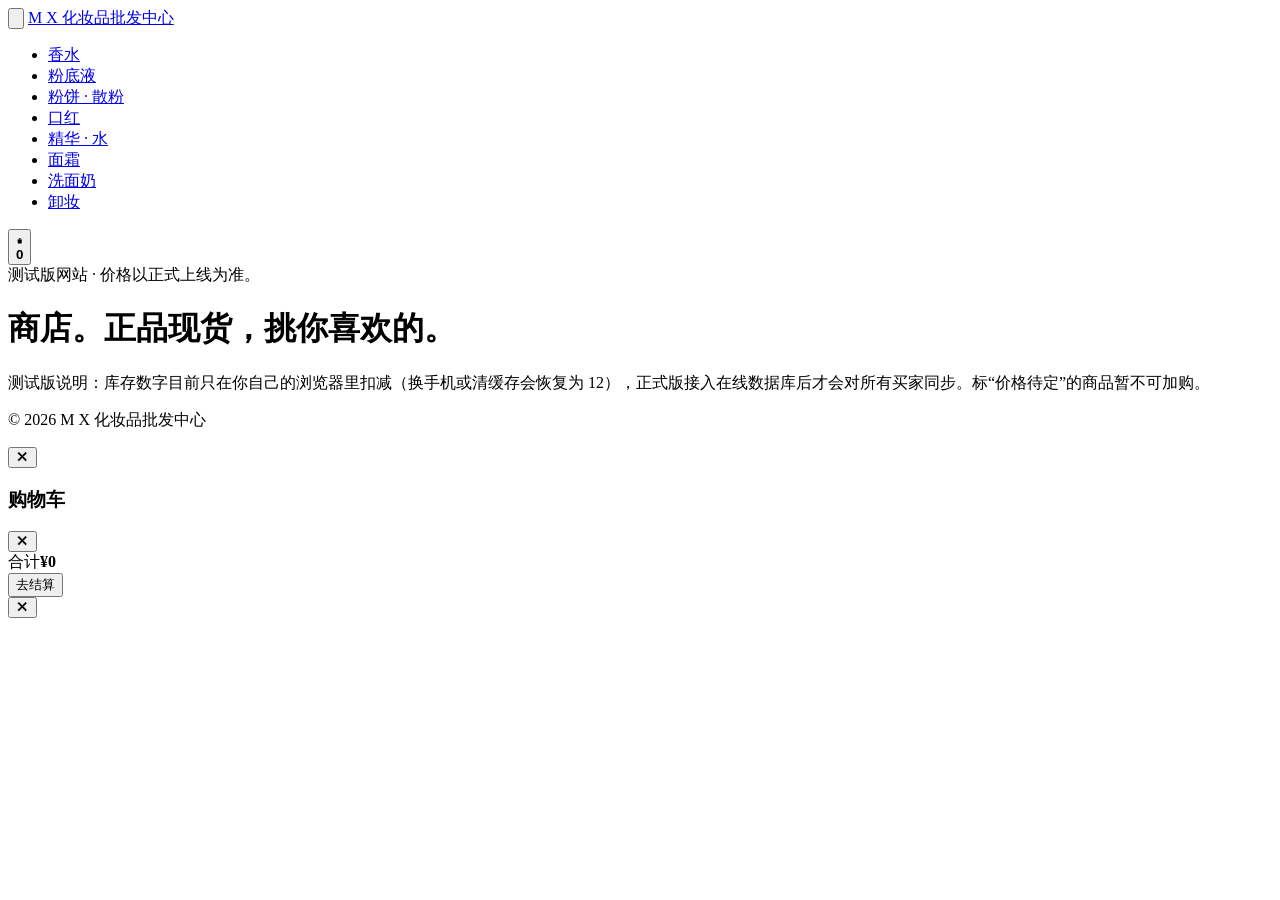
==== shop.html @ 1a48afc6 "Update shop.html" ====
<!doctype html>
<html lang="zh-CN">
<head>
<meta charset="utf-8">
<meta name="viewport" content="width=device-width, initial-scale=1">
<title>商店 · M X 化妆品批发中心</title>
<meta name="description" content="M X 化妆品批发中心 · 按分类选购香水、粉底液、粉饼散粉、口红、精华、面霜、卸妆、洗面奶">
<link rel="stylesheet" href="style.css">
<link rel="icon" href="data:image/svg+xml,%3Csvg xmlns='http://www.w3.org/2000/svg' viewBox='0 0 64 64'%3E%3Crect width='64' height='64' rx='14' fill='%231d1d1f'/%3E%3Ctext x='32' y='42' font-size='26' font-weight='700' text-anchor='middle' fill='%23fff' font-family='Arial'%3EMX%3C/text%3E%3C/svg%3E">
</head>
<body class="store">

<header class="gnav">
  <nav class="gnav-in">
    <button class="ico menu" id="menuBtn" aria-label="分类菜单"><svg viewBox="0 0 24 24"><path d="M4 8h16M4 16h16"/></svg></button>
    <a class="logo" href="index.html">M X <span>化妆品批发中心</span></a>
    <ul class="links" id="catLinks"></ul>
    <button class="ico bag" id="bagBtn" aria-label="购物车"><svg viewBox="0 0 24 24"><path d="M5 8h14l-1 13H6z"/><path d="M9 8V6a3 3 0 0 1 6 0v2"/></svg><b id="bagN">0</b></button>
  </nav>
</header>
<div class="ribbon light">测试版网站 · 价格以正式上线为准。</div>

<main class="st">
  <div class="st-head">
    <h1>商店。<span>正品现货，挑你喜欢的。</span></h1>
  </div>
  <div class="cats rail-x" id="cats"></div>

  <!-- 分类页：标题 + 品牌筛选 + 商品格子 -->
  <section class="cat-page" id="catPage" hidden>
    <div class="cp-head">
      <h2 id="cpTitle"></h2>
      <p id="cpLead"></p>
    </div>
    <div class="chips" id="chips"></div>
    <div class="grid" id="grid"></div>
  </section>

  <!-- 全部：每个分类一条横向货架 -->
  <section id="allPage"></section>
</main>

<footer class="foot">
  <div class="foot-in">
    <p>测试版说明：库存数字目前只在你自己的浏览器里扣减（换手机或清缓存会恢复为 12），正式版接入在线数据库后才会对所有买家同步。标“价格待定”的商品暂不可加购。</p>
    <p class="copy">© 2026 M X 化妆品批发中心</p>
  </div>
</footer>

<!-- 商品详情弹窗 -->
<div class="sheet-bg" id="sheetBg"></div>
<div class="sheet" id="sheet" role="dialog" aria-modal="true" aria-label="商品详情">
  <button class="sheet-x" id="sheetX" aria-label="关闭">✕</button>
  <div class="buy in-sheet" id="sheetBuy"></div>
</div>

<div class="scrim" id="scrim"></div>
<aside class="drawer" id="drawer" aria-label="购物车">
  <div class="dh"><h3>购物车</h3><button id="closeCart" aria-label="关闭">✕</button></div>
  <div id="cartList"></div>
  <div class="df"><div class="sum"><span>合计</span><b id="sum">¥0</b></div><button class="btn wide" id="checkout">去结算</button></div>
</aside>
<div class="toast" id="toast"></div>

<script src="products.js"></script>
<script src="common.js"></script>
<script src="pay.js"></script>
<script src="shop.js"></script>
</body>
</html>
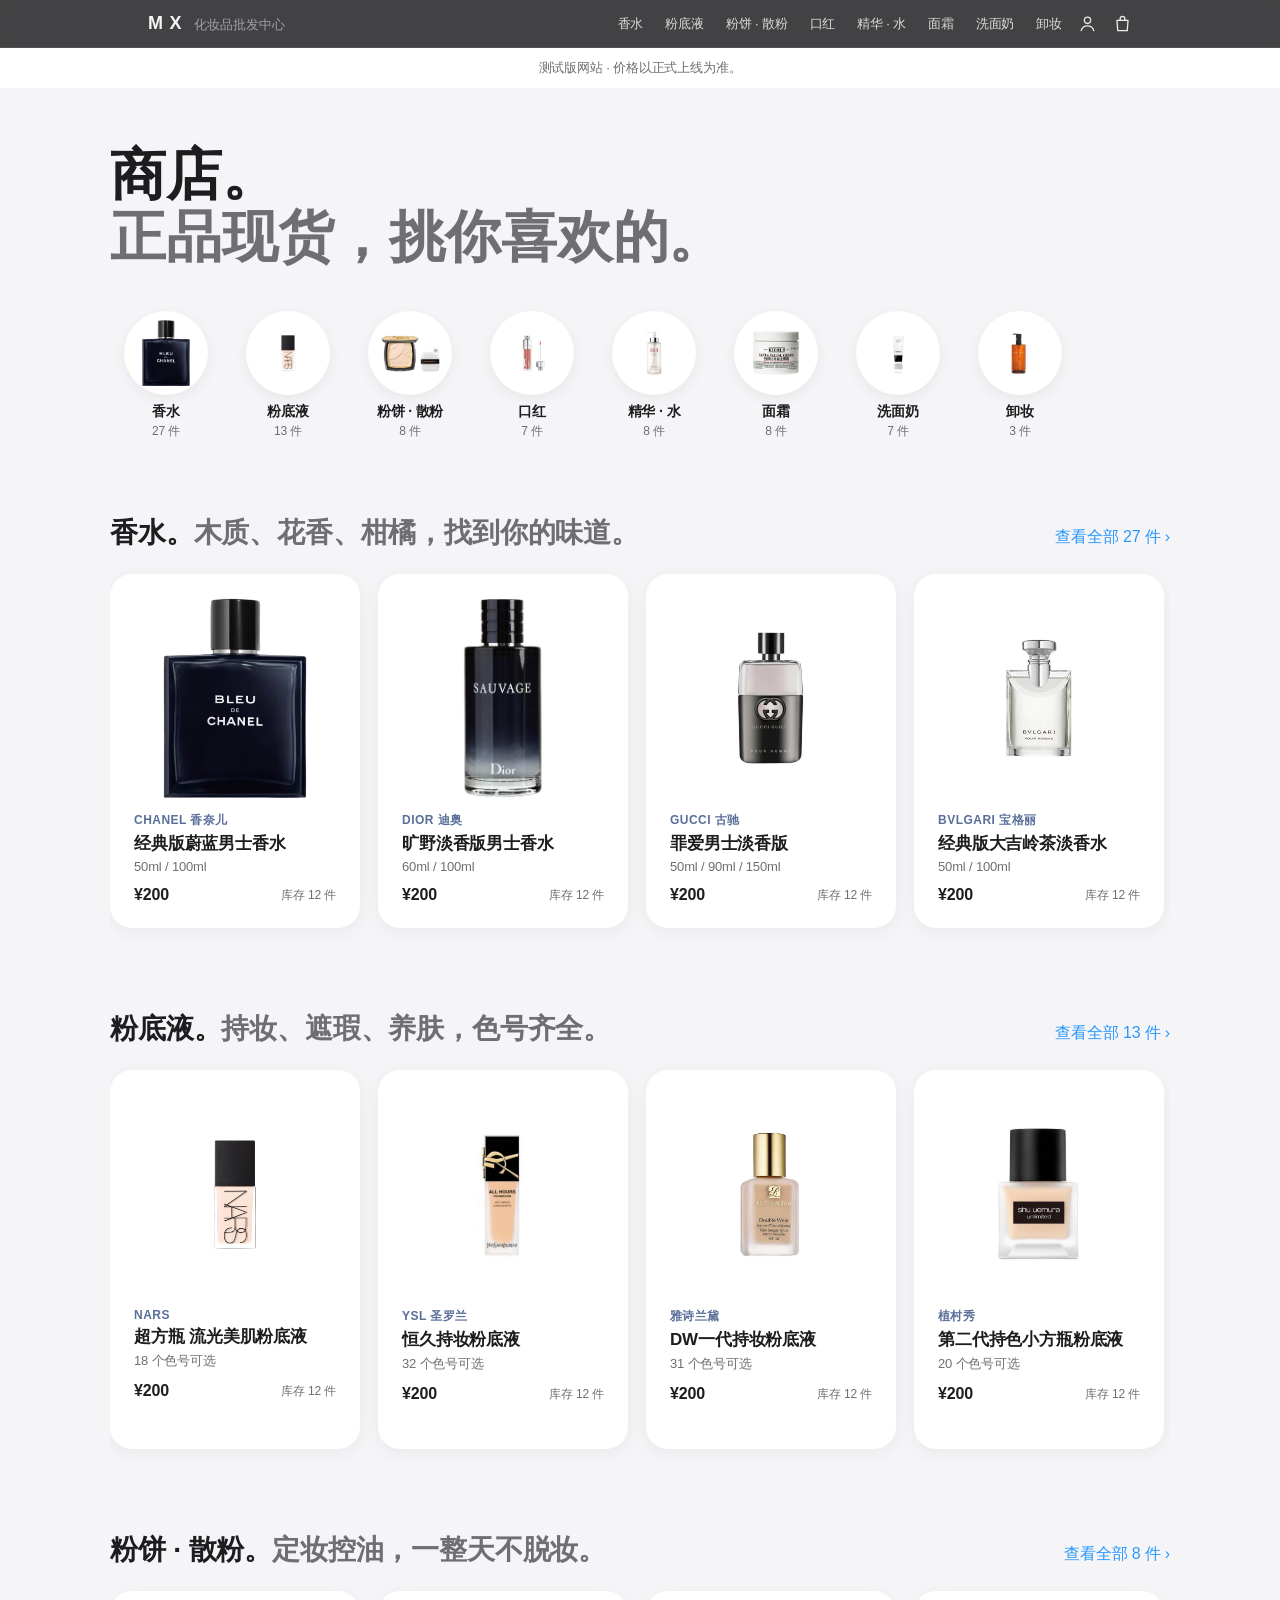
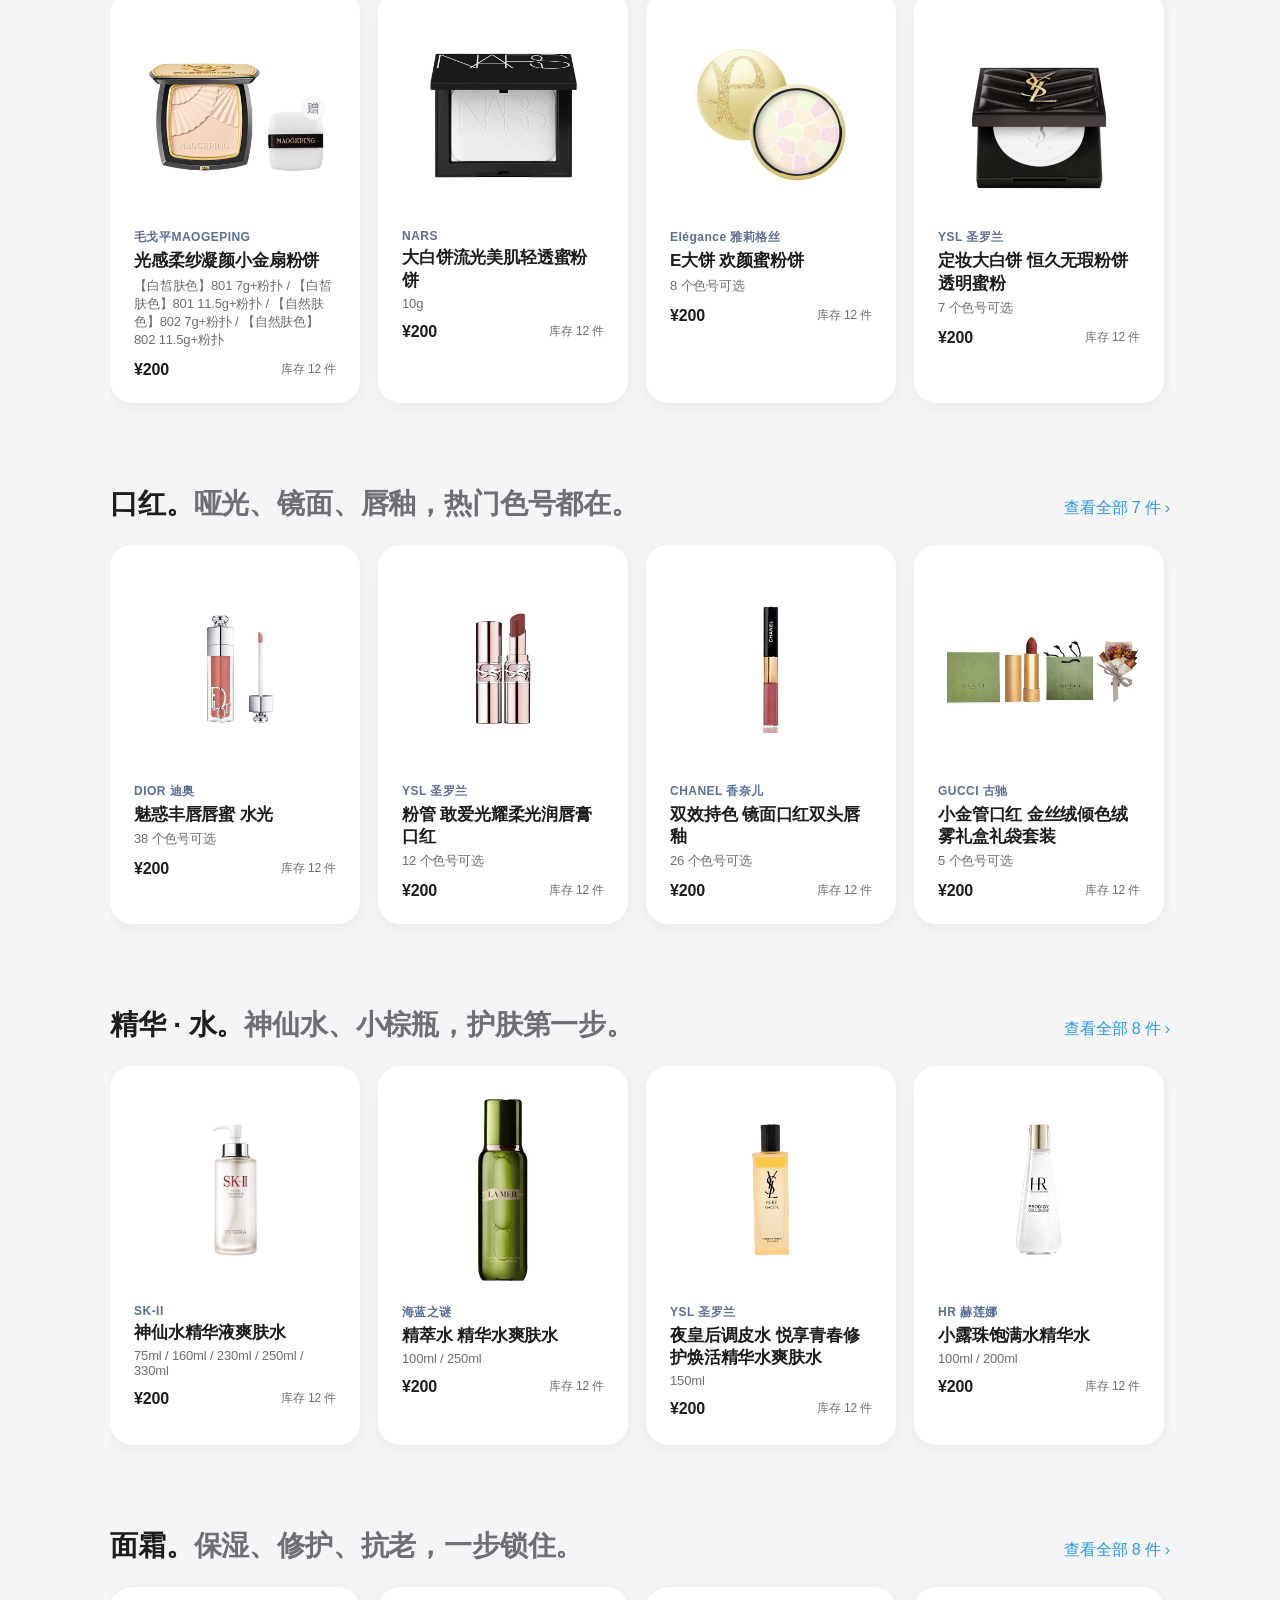
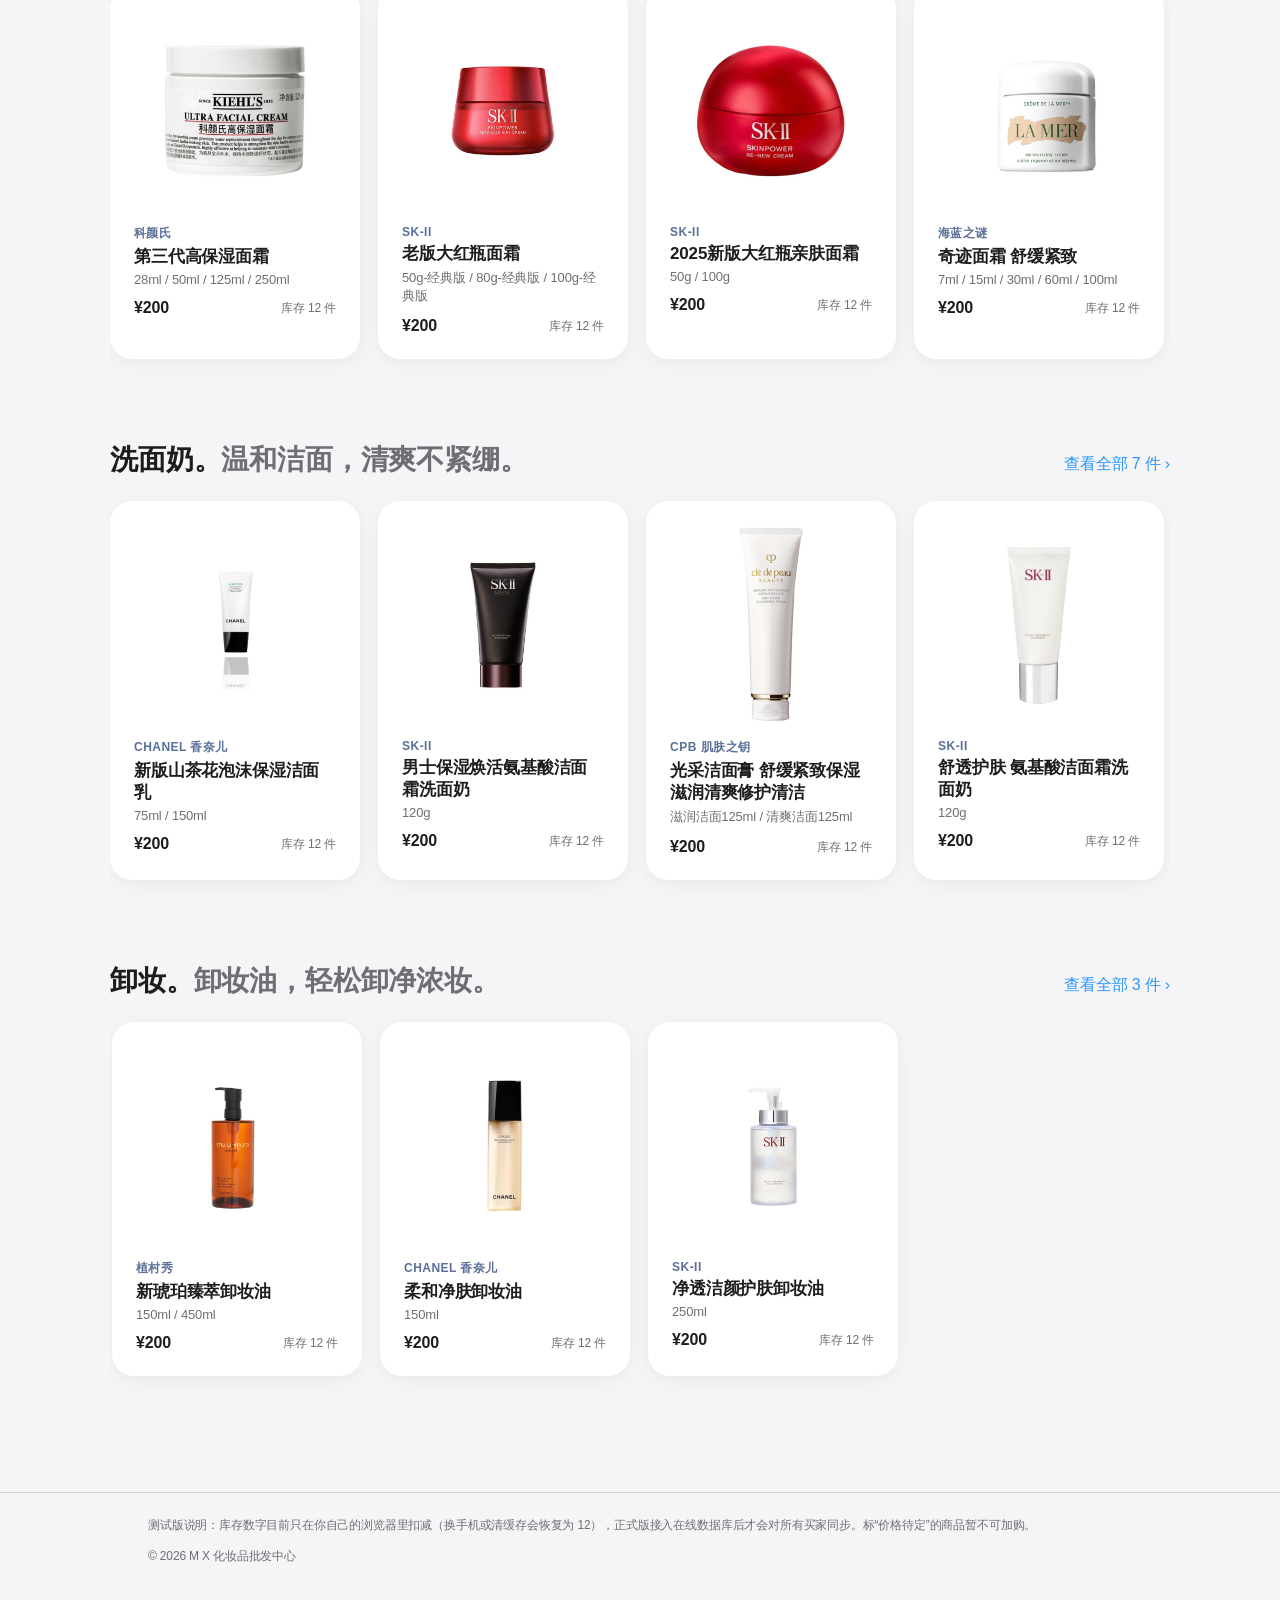
==== commit 948ed886: "Update shop.html" ====
--- a/shop.html
+++ b/shop.html
@@ -15,6 +15,7 @@
     <button class="ico menu" id="menuBtn" aria-label="分类菜单"><svg viewBox="0 0 24 24"><path d="M4 8h16M4 16h16"/></svg></button>
     <a class="logo" href="index.html">M X <span>化妆品批发中心</span></a>
     <ul class="links" id="catLinks"></ul>
+    <a class="ico me" href="orders.html" aria-label="我的订单" title="我的订单"><svg viewBox="0 0 24 24"><circle cx="12" cy="8" r="4"/><path d="M4 21c1.2-4 4.4-6 8-6s6.8 2 8 6"/></svg></a>
     <button class="ico bag" id="bagBtn" aria-label="购物车"><svg viewBox="0 0 24 24"><path d="M5 8h14l-1 13H6z"/><path d="M9 8V6a3 3 0 0 1 6 0v2"/></svg><b id="bagN">0</b></button>
   </nav>
 </header>
--- a/style.css
+++ b/style.css
@@ -0,0 +1,305 @@
+:root{--ink:#1d1d1f;--mute:#6e6e73;--soft:#f5f5f7;--blue:#0071e3;--link:#2997ff;--navy:#1b2a4a;--ice:#a9c1e8;
+  --font:-apple-system,BlinkMacSystemFont,"SF Pro Display","PingFang SC","Hiragino Sans GB","Microsoft YaHei","Helvetica Neue",Arial,sans-serif}
+*{box-sizing:border-box;margin:0;padding:0}
+html{-webkit-text-size-adjust:100%;scroll-behavior:smooth}
+body{font-family:var(--font);color:#f5f5f7;background:#000;-webkit-font-smoothing:antialiased;overflow-x:hidden;letter-spacing:-.01em}
+a{color:inherit;text-decoration:none}
+button{font:inherit;border:0;background:none;cursor:pointer;color:inherit}
+
+/* 导航 */
+.gnav{position:sticky;top:0;z-index:50;height:48px;background:rgba(22,22,23,.8);backdrop-filter:saturate(180%) blur(20px);-webkit-backdrop-filter:saturate(180%) blur(20px);border-bottom:1px solid rgba(255,255,255,.08)}
+.gnav-in{max-width:1024px;height:100%;margin:0 auto;padding:0 20px;display:flex;align-items:center;gap:16px}
+.logo{font-weight:700;font-size:18px;letter-spacing:.04em;white-space:nowrap}
+.logo span{font-weight:500;font-size:13px;letter-spacing:0;color:#a1a1a6;margin-left:6px}
+.links{flex:1;display:flex;justify-content:flex-end;gap:28px;list-style:none}
+.links a{font-size:13px;color:rgba(255,255,255,.8)}
+.links a:hover{color:#fff}
+.ico svg{width:19px;height:19px;fill:none;stroke:rgba(255,255,255,.9);stroke-width:1.6;stroke-linejoin:round;stroke-linecap:round;display:block}
+.bag{position:relative}
+.bag b{position:absolute;right:-9px;top:-7px;min-width:16px;height:16px;border-radius:8px;background:#fff;color:#000;font-size:10px;line-height:16px;text-align:center;padding:0 4px;transform:scale(0);transition:transform .3s}
+.bag b.show{transform:scale(1)}
+.ribbon{background:#1d1d1f;text-align:center;font-size:13px;padding:11px 16px;color:#a1a1a6}
+
+/* 1. 主视觉 */
+.hero{text-align:center;padding:72px 20px 90px;background:radial-gradient(ellipse at 50% 80%,#0f1a33 0%,#000 60%)}
+.eyebrow{font-size:17px;font-weight:600;color:var(--ice);letter-spacing:.12em}
+.hero h1{font-size:96px;line-height:1;font-weight:700;margin-top:8px;background:linear-gradient(180deg,#fff 30%,#8fa8d6);-webkit-background-clip:text;background-clip:text;color:transparent}
+.hero h2{font-size:28px;font-weight:400;color:#d2d2d7;margin-top:12px}
+.cta{display:flex;gap:28px;justify-content:center;align-items:center;margin-top:26px;font-size:17px}
+.btn{background:var(--blue);color:#fff;border-radius:980px;padding:12px 26px;font-size:17px;transition:background .2s;display:inline-block}
+.btn:hover{background:#0077ed}
+.btn:disabled{background:#d2d2d7;color:#fff;cursor:not-allowed}
+.btn.wide{width:100%}
+.lnk{color:var(--link)}
+.lnk:hover{text-decoration:underline}
+.hero-video{max-width:720px;margin:56px auto 0;border-radius:32px;overflow:hidden;box-shadow:0 40px 120px rgba(40,80,160,.35)}
+.hero-video video{width:100%;display:block;aspect-ratio:1/1;object-fit:cover;background:#000}
+
+/* 2. 滚动逐帧 */
+.film{height:500vh;position:relative;background:#000}
+.sticky{position:sticky;top:48px;height:calc(100vh - 48px);overflow:hidden}
+.seq{position:absolute;inset:0;width:100%;height:100%;display:block}
+.film .shade{position:absolute;inset:0;background:linear-gradient(90deg,rgba(0,0,0,.85) 0%,rgba(0,0,0,.35) 40%,transparent 60%),linear-gradient(0deg,rgba(0,0,0,.7),transparent 35%)}
+.chap{position:absolute;left:7%;bottom:16%;max-width:520px;opacity:0;will-change:opacity,transform;pointer-events:none}
+.chap .k{font-size:17px;font-weight:600;color:var(--ice);letter-spacing:.08em;margin-bottom:10px}
+.chap h3{font-size:56px;line-height:1.08;font-weight:700}
+.chap.end{left:0;right:0;max-width:none;text-align:center;bottom:9%}
+.progress{position:absolute;left:50%;bottom:22px;width:120px;height:3px;border-radius:2px;background:rgba(255,255,255,.15);transform:translateX(-50%);overflow:hidden}
+.progress i{display:block;height:100%;width:0;background:#fff}
+
+/* 3. 香调 */
+.notes{padding:130px 20px;text-align:center;background:#000}
+.big{font-size:64px;line-height:1.08;font-weight:700}
+.tiers{max-width:1000px;margin:72px auto 0;display:grid;grid-template-columns:repeat(3,1fr);gap:20px}
+.tier{background:linear-gradient(160deg,#141c2e,#0a0d14);border:1px solid rgba(255,255,255,.07);border-radius:28px;padding:40px 28px;text-align:left}
+.tier .lv{font-size:14px;color:var(--ice);letter-spacing:.1em}
+.tier b{display:block;font-size:30px;margin:12px 0 10px;line-height:1.2}
+.tier p{color:#a1a1a6;font-size:17px}
+
+/* 4. 瓶身放大 */
+.bottle{height:260vh;position:relative;background:radial-gradient(ellipse at 50% 55%,#13213f 0%,#000 55%)}
+.b-sticky{display:flex;align-items:center;justify-content:center}
+#bigBottle{height:70%;width:auto;will-change:transform,filter;filter:drop-shadow(0 40px 60px rgba(0,0,0,.6))}
+.b-copy{position:absolute;left:0;right:0;bottom:8%;text-align:center;opacity:0}
+.b-copy h2{font-size:56px;font-weight:700}
+.b-copy p{font-size:21px;color:#a1a1a6;margin-top:8px}
+
+/* 迪奥 旷野：银灰 + 冷蓝 */
+.sv-hero{background:radial-gradient(ellipse at 50% 80%,#1c2430 0%,#000 60%)}
+.sv-hero .eyebrow{color:#c9d3df}
+.sv-title{background:linear-gradient(180deg,#fff 25%,#7d8ea6) !important;-webkit-background-clip:text !important;background-clip:text !important}
+.sv-hero .hero-video{box-shadow:0 40px 120px rgba(150,170,200,.25)}
+.film.sv .chap .k{color:#c9d3df}
+.sv-notes .tier{background:linear-gradient(160deg,#1b2026,#0b0d10)}
+.sv-notes .tier .lv{color:#c9d3df}
+.sv-bottle{margin:80px auto 0;text-align:center}
+.sv-bottle img{height:420px;width:auto;filter:drop-shadow(0 30px 50px rgba(120,150,200,.25))}
+.sv-bottle p{margin-top:18px;font-size:28px;font-weight:700}
+
+/* 5. 购买（浅色） */
+.buy-wrap{background:#fff;color:var(--ink);padding-top:90px;text-align:center}
+.pick-title{font-size:48px;font-weight:700}
+.pick{display:flex;justify-content:center;gap:16px;margin-top:32px;flex-wrap:wrap;padding:0 16px}
+.pick button{border:1.5px solid #d2d2d7;border-radius:18px;padding:14px 22px 14px 14px;display:flex;align-items:center;gap:12px;font-size:16px;color:var(--ink);text-align:left;transition:border-color .2s}
+.pick button img{height:56px;width:auto}
+.pick button small{display:block;color:var(--mute);font-size:12px;margin-top:2px}
+.pick button.on{border-color:var(--blue)}
+.buy-wrap .buy{text-align:left;padding-top:56px}
+.buy{background:#fff;color:var(--ink);max-width:none;padding:100px max(20px,calc(50% - 512px));display:grid;grid-template-columns:1.1fr 1fr;gap:56px;align-items:center}
+.pimg{background:var(--soft);border-radius:28px;aspect-ratio:1/1.05;display:flex;align-items:center;justify-content:center;overflow:hidden}
+.pimg img{height:78%;width:auto;filter:drop-shadow(0 24px 30px rgba(0,0,0,.18))}
+.pinfo .brand{color:#5a6f99;font-weight:600;font-size:15px;letter-spacing:.06em}
+.pinfo h2{font-size:38px;line-height:1.12;font-weight:700;margin:6px 0 8px}
+.pinfo .sub{color:var(--mute);font-size:15px;line-height:1.6}
+.pinfo .price{font-size:30px;font-weight:600;margin-top:18px}
+.row{margin-top:26px}
+.row h4{font-size:15px;font-weight:600;margin-bottom:10px}
+.opts{display:flex;gap:10px;flex-wrap:wrap}
+.opt{border:1.5px solid #d2d2d7;border-radius:14px;padding:14px 22px;font-size:16px;color:var(--ink);transition:border-color .2s;text-align:left}
+.opt small{display:block;color:var(--mute);font-size:12px;margin-top:2px}
+.opt.on{border-color:var(--blue)}
+.stock{display:flex;align-items:center;gap:10px;font-size:15px}
+.stock b{font-size:22px;display:inline-block}
+.stock .meter{flex:1;max-width:200px;height:6px;border-radius:3px;background:#e8e8ed;overflow:hidden}
+.stock .meter i{display:block;height:100%;background:#34c759;transition:width .4s}
+.stock.low .meter i{background:#ff9f0a}
+.stock.out .meter i{background:#ff3b30}
+.bump{animation:bump .45s}
+@keyframes bump{40%{transform:scale(1.4);color:#ff3b30}}
+.buy .btn{margin-top:30px;width:100%;max-width:360px;padding:15px}
+.full{color:var(--mute);font-size:12px;line-height:1.6;margin-top:18px}
+
+/* 6. 商品格子 */
+.shop{background:var(--soft);color:var(--ink);padding:90px 20px;text-align:center}
+.shop .big{font-size:48px}
+.grid{max-width:1024px;margin:48px auto 0;display:grid;grid-template-columns:repeat(auto-fill,minmax(240px,1fr));gap:20px}
+.card{background:#fff;border-radius:22px;padding:24px;text-align:left;transition:transform .3s,box-shadow .3s;cursor:pointer}
+.card:hover{transform:translateY(-4px);box-shadow:0 18px 40px rgba(0,0,0,.08)}
+.card .thumb{height:200px;display:flex;justify-content:center;align-items:center}
+.card .thumb img{max-height:100%;max-width:100%}
+.card h5{font-size:17px;margin-top:14px}
+.card .m{font-size:13px;color:var(--mute);margin-top:4px}
+.card .p{display:flex;justify-content:space-between;align-items:center;margin-top:12px;font-weight:600}
+.card .p span{font-size:12px;font-weight:400;color:var(--mute)}
+.more{color:var(--mute);margin-top:30px;font-size:14px}
+.foot{background:var(--soft);color:var(--mute);border-top:1px solid #d2d2d7;font-size:12px}
+.foot-in{max-width:1024px;margin:0 auto;padding:22px 20px 34px;line-height:1.7}
+.copy{margin-top:10px}
+
+/* 购物车 */
+.scrim{position:fixed;inset:0;background:rgba(0,0,0,.4);opacity:0;pointer-events:none;transition:.3s;z-index:70}
+.drawer{position:fixed;top:0;right:0;bottom:0;width:min(400px,100%);background:#fff;color:var(--ink);z-index:80;transform:translateX(100%);transition:transform .4s cubic-bezier(.2,.8,.2,1);display:flex;flex-direction:column}
+.cart-open .scrim{opacity:1;pointer-events:auto}
+.cart-open .drawer{transform:none}
+.dh{display:flex;justify-content:space-between;align-items:center;padding:20px 22px;border-bottom:1px solid #e8e8ed}
+.dh h3{font-size:22px}
+.dh button{font-size:18px;color:var(--mute)}
+#cartList{flex:1;overflow:auto;padding:8px 22px}
+.ci{display:flex;gap:14px;padding:16px 0;border-bottom:1px solid #f0f0f2;align-items:center}
+.ci .th{width:64px;height:64px;background:var(--soft);border-radius:12px;display:flex;justify-content:center;align-items:center;flex:none}
+.ci .th img{height:80%}
+.ci .nm{flex:1;font-size:14px;line-height:1.4}
+.ci .nm small{color:var(--mute);display:block}
+.qty{display:flex;align-items:center;gap:8px;font-size:14px}
+.qty button{width:26px;height:26px;border-radius:50%;background:var(--soft);font-size:15px;line-height:26px}
+.qty button:disabled{opacity:.35;cursor:not-allowed}
+.empty{color:var(--mute);text-align:center;padding:60px 0;font-size:15px}
+.df{padding:18px 22px 26px;border-top:1px solid #e8e8ed}
+.sum{display:flex;justify-content:space-between;font-size:17px;margin-bottom:14px}
+.toast{position:fixed;left:50%;bottom:28px;transform:translate(-50%,40px);opacity:0;background:rgba(29,29,31,.94);color:#fff;padding:12px 20px;border-radius:14px;font-size:14px;transition:.35s;z-index:90;pointer-events:none;max-width:calc(100% - 32px);text-align:center;border:1px solid rgba(255,255,255,.1)}
+.toast.show{opacity:1;transform:translate(-50%,0)}
+
+/* 出场 */
+.reveal{opacity:0;transform:translateY(40px);transition:opacity 1s cubic-bezier(.2,.7,.2,1),transform 1s cubic-bezier(.2,.7,.2,1)}
+.reveal.in{opacity:1;transform:none}
+
+/* 导航分类 */
+.links a.on{color:#fff}
+.menu{display:none}
+.gnav-in .links{gap:22px}
+.shop .lead{color:var(--mute);font-size:19px;margin-top:10px}
+
+/* 分类图标条（苹果商店式） */
+.cats{max-width:1024px;margin:44px auto 0;display:flex;justify-content:center;gap:10px;flex-wrap:wrap}
+.cs{width:112px;display:flex;flex-direction:column;align-items:center;gap:8px;padding:10px 4px 12px;border-radius:18px;color:var(--ink);transition:background .2s}
+.cs:hover{background:rgba(0,0,0,.04)}
+.cs .ci-img{width:84px;height:84px;border-radius:50%;background:#fff;display:flex;align-items:center;justify-content:center;overflow:hidden;box-shadow:0 4px 14px rgba(0,0,0,.06)}
+.cs img{width:78%;height:78%;object-fit:contain;mix-blend-mode:multiply}
+.cs b{font-size:14px;font-weight:600}
+.cs small{font-size:12px;color:var(--mute);margin-top:-6px}
+.cs.on .ci-img{box-shadow:0 0 0 2px var(--blue)}
+.cs.on b{color:var(--blue)}
+
+/* 商店页（浅色） */
+body.store{background:var(--soft);color:var(--ink)}
+.ribbon.light{background:#fff;color:var(--mute)}
+.st{max-width:1100px;margin:0 auto;padding:56px 20px 90px}
+.st-head h1{font-size:56px;font-weight:700;line-height:1.1}
+.st-head h1 span{display:block;color:var(--mute);font-weight:600}
+.st .cats{justify-content:flex-start;margin:34px 0 0;flex-wrap:nowrap;overflow-x:auto;scrollbar-width:none;padding-bottom:6px}
+.st .cats::-webkit-scrollbar{display:none}
+.st .cs{flex:none}
+.cp-head{margin-top:44px}
+.cp-head h2{font-size:44px;font-weight:700}
+.cp-head p{color:var(--mute);font-size:19px;margin-top:6px}
+.chips{display:flex;gap:8px;flex-wrap:wrap;margin-top:24px}
+.chip{border:1px solid #d2d2d7;background:#fff;border-radius:980px;padding:7px 16px;font-size:14px;color:var(--ink)}
+.chip.on{background:var(--ink);border-color:var(--ink);color:#fff}
+.st .grid{max-width:none;margin-top:26px;grid-template-columns:repeat(auto-fill,minmax(230px,1fr))}
+.card .thumb img{mix-blend-mode:multiply;object-fit:contain}
+.card .cb{font-size:12px;color:#5a6f99;font-weight:600;letter-spacing:.04em;margin-top:14px}
+.card h5{margin-top:4px;line-height:1.3}
+.shelf{margin-top:56px}
+.sh-head{display:flex;justify-content:space-between;align-items:baseline;gap:16px;flex-wrap:wrap}
+.sh-head h2{font-size:28px;font-weight:700}
+.sh-head h2 span{color:var(--mute);font-weight:600}
+.rail{display:grid;grid-auto-flow:column;grid-auto-columns:250px;gap:18px;overflow-x:auto;padding:22px 2px 26px;scroll-snap-type:x mandatory;scrollbar-width:none}
+.rail::-webkit-scrollbar{display:none}
+.rail .card{scroll-snap-align:start;box-shadow:0 4px 18px rgba(0,0,0,.05)}
+
+/* 商品详情弹窗 */
+.sheet-bg{position:fixed;inset:0;background:rgba(0,0,0,.45);opacity:0;pointer-events:none;transition:.3s;z-index:60}
+.sheet{position:fixed;left:50%;top:50%;width:min(980px,calc(100% - 40px));max-height:calc(100% - 60px);overflow:auto;background:#fff;border-radius:28px;z-index:65;transform:translate(-50%,-46%) scale(.97);opacity:0;pointer-events:none;transition:.35s cubic-bezier(.2,.8,.2,1)}
+.sheet-open .sheet-bg{opacity:1;pointer-events:auto}
+.sheet-open .sheet{opacity:1;pointer-events:auto;transform:translate(-50%,-50%)}
+.sheet-x{position:absolute;right:16px;top:14px;width:36px;height:36px;border-radius:50%;background:var(--soft);color:var(--mute);font-size:16px;z-index:2}
+.buy.in-sheet{padding:44px;gap:40px;align-items:start}
+.in-sheet .pimg{position:sticky;top:0}
+.in-sheet .opts{max-height:300px;overflow:auto;padding:2px}
+.in-sheet .opt{padding:10px 16px;font-size:14px}
+.pimg img{mix-blend-mode:multiply;object-fit:contain;max-width:86%}
+.pimg img[src*="media/p/"]{filter:none;height:auto;width:80%;max-height:80%}
+.gnav{color:#f5f5f7}
+
+@media (max-width:760px){
+  .menu{display:block}
+  .links{display:none;position:fixed;top:48px;left:0;right:0;flex-direction:column;gap:0;background:rgba(22,22,23,.97);padding:8px 24px 24px}
+  .gnav-in .links{gap:0}
+  .menu-open .links{display:flex}
+  .links a{display:block;font-size:22px;font-weight:600;padding:12px 0;color:#f5f5f7}
+  .logo{flex:1}
+  .st{padding:36px 16px 70px}
+  .st-head h1{font-size:36px}
+  .cp-head h2{font-size:32px}
+  .cp-head p{font-size:16px}
+  .cs{width:92px}
+  .cs .ci-img{width:70px;height:70px}
+  .st .grid{grid-template-columns:repeat(2,1fr);gap:12px}
+  .st .card{padding:14px;border-radius:18px}
+  .st .card .thumb{height:140px}
+  .st .card h5{font-size:14px}
+  .st .card .p{flex-direction:column;align-items:flex-start;gap:2px}
+  .rail{grid-auto-columns:62%}
+  .sh-head h2{font-size:22px}
+  .sheet{top:auto;bottom:0;left:0;width:100%;max-height:92%;border-radius:24px 24px 0 0;transform:translateY(100%);opacity:1}
+  .sheet-open .sheet{transform:none}
+  .buy.in-sheet{padding:56px 16px 30px;gap:20px}
+  .buy.in-sheet .pimg{aspect-ratio:1.3/1}
+  .hero{padding:52px 16px 64px}
+  .hero h1{font-size:64px}
+  .hero h2{font-size:20px}
+  .hero-video{margin-top:40px;border-radius:22px}
+  .film .shade{background:linear-gradient(0deg,#000 18%,rgba(0,0,0,.4) 45%,transparent 65%)}
+  .chap{left:20px;right:20px;bottom:10%;text-align:center}
+  .chap h3{font-size:34px}
+  .notes{padding:84px 16px}
+  .big{font-size:40px}
+  .tiers{grid-template-columns:1fr;margin-top:44px}
+  .tier{padding:28px 24px}
+  .tier b{font-size:26px}
+  #bigBottle{height:auto;width:62%}
+  .b-copy h2{font-size:38px}
+  .b-copy p{font-size:17px}
+  .buy{grid-template-columns:1fr;gap:28px;padding:56px 16px 70px}
+  .pinfo h2{font-size:30px}
+  .buy .btn{max-width:none}
+  .shop .big{font-size:34px}
+  .pick-title{font-size:32px}
+  .buy-wrap{padding-top:60px}
+  .sv-bottle img{height:300px}
+  .shop{padding:64px 16px}
+}
+@media (prefers-reduced-motion:reduce){.reveal{opacity:1;transform:none;transition:none}}
+
+/* ---------- 支付宝结算弹窗（pay.js） ---------- */
+.pay-bg{position:fixed;inset:0;background:rgba(0,0,0,.45);opacity:0;pointer-events:none;transition:.3s;z-index:85}
+.pay{position:fixed;left:50%;top:50%;width:min(460px,calc(100% - 32px));max-height:calc(100% - 40px);overflow:auto;background:#fff;color:var(--ink);border-radius:24px;padding:30px 26px 24px;z-index:86;transform:translate(-50%,-46%) scale(.97);opacity:0;pointer-events:none;transition:.35s cubic-bezier(.2,.8,.2,1)}
+.pay-open .pay-bg{opacity:1;pointer-events:auto}
+.pay-open .pay{opacity:1;pointer-events:auto;transform:translate(-50%,-50%)}
+.pay h3{font-size:24px;font-weight:700;margin:2px 0 14px;display:flex;align-items:center;gap:8px}
+.pay h4{font-size:15px;margin:18px 0 8px}
+.pay-step{font-size:12px;color:var(--mute)}
+.pay-items{list-style:none;padding:0;margin:0;max-height:220px;overflow:auto;border-top:1px solid #e8e8ed}
+.pay-items li{display:flex;align-items:center;gap:10px;padding:9px 0;border-bottom:1px solid #e8e8ed;font-size:14px}
+.pay-items img{width:40px;height:40px;object-fit:contain;background:var(--soft);border-radius:8px}
+.pay-items span{flex:1;min-width:0}
+.pay-items small{display:block;color:var(--mute);font-size:12px}
+.pay-total{display:flex;justify-content:space-between;align-items:baseline;padding:12px 0 0;font-size:15px}
+.pay-total b{font-size:22px}
+.pay label{display:block;font-size:13px;color:var(--mute);margin-bottom:10px}
+.pay input,.pay textarea{display:block;width:100%;margin-top:4px;padding:11px 12px;border:1px solid #d2d2d7;border-radius:12px;font:inherit;font-size:16px;color:var(--ink);background:#fff;resize:none;box-sizing:border-box}
+.pay input:focus,.pay textarea:focus{outline:none;border-color:#1677FF;box-shadow:0 0 0 3px rgba(22,119,255,.18)}
+.pay .btn{margin-top:12px;display:flex;align-items:center;justify-content:center;gap:8px;text-align:center}
+.alipay-btn{background:#1677FF}
+.alipay-btn:hover{background:#0e66e8}
+.btn.ghost{background:var(--soft);color:var(--ink)}
+.btn.ghost:hover{background:#e8e8ed}
+.ali{width:24px;height:24px;flex:none;border-radius:6px;background:#1677FF;color:#fff;font:700 15px/24px var(--font);font-style:normal;text-align:center}
+.alipay-btn .ali{background:#fff;color:#1677FF}
+.pay [hidden]{display:none!important}
+.pay-amt{font-size:22px;font-weight:600;text-align:center;color:#1677FF}
+.pay-amt b{font-size:44px}
+.pay-no{text-align:center;font-size:14px;color:var(--mute);margin:4px 0 10px}
+.pay-no b{color:var(--ink);font-variant-numeric:tabular-nums}
+.pay-copy{font-size:12px;color:#1677FF;padding:2px 8px;border:1px solid #1677FF;border-radius:20px;margin-left:4px}
+.pay-qr{width:240px;max-width:100%;margin:0 auto;border-radius:16px;overflow:hidden;background:var(--soft)}
+.pay-qr img{display:block;width:100%}
+.qr-miss{padding:40px 16px;font-size:13px;color:var(--mute);text-align:center;margin:0}
+.pay-how{font-size:14px;line-height:1.6;padding-left:20px;margin:14px 0 4px}
+.pay-how b{color:#1677FF}
+.pay-back{display:block;margin:14px auto 0;font-size:14px;color:var(--link)}
+.pay-done{text-align:center}
+.pay-done .tick{width:60px;height:60px;border-radius:50%;background:#1677FF;color:#fff;font-size:32px;line-height:60px;margin:6px auto 10px}
+.pay-done h3{justify-content:center}
+.pay-done .mute{color:var(--mute);font-size:13px;line-height:1.6}
+.pay-text{text-align:left;white-space:pre-wrap;font:13px/1.6 var(--font);background:var(--soft);border-radius:12px;padding:12px 14px;margin:12px 0 0}
